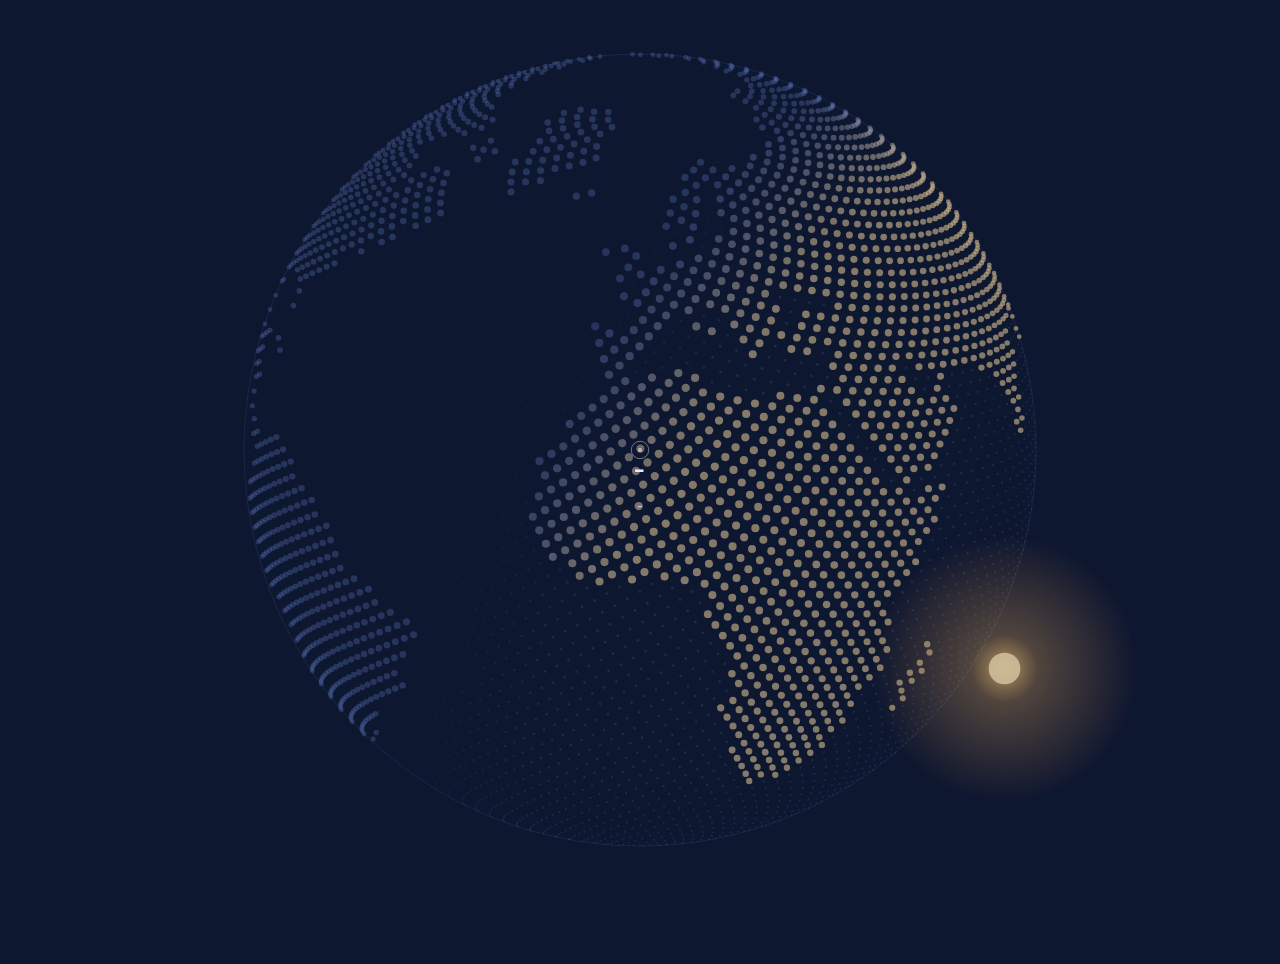
==== earth-background.html @ bce955b3 "sounds" ====
<!doctype html>
<html lang="ja">
<head>
<meta charset="utf-8">
<meta name="viewport" content="width=device-width, initial-scale=1">
<title>Earth background</title>
<style>
  :root {
    --page-bg: #0e1730;
    --page-fg: #e6ebf8;
    --earth-opacity: .8; /* 地球全体の濃さ。もっと薄くしたいならここを下げる */
  }
  html, body { height: 100%; margin: 0; }
  body {
    background: var(--page-bg);
    color: var(--page-fg);
    font-family: "Hiragino Sans", "Noto Sans JP", system-ui, sans-serif;
  }

  /* ▼ 背景の地球(これをサイトにコピー) */
  #earth-bg {
    position: fixed; inset: 0;
    width: 100%; height: 100%;
    z-index: -1; pointer-events: none;
    opacity: var(--earth-opacity);
  }
  /* ▲ ここまで */

  main { min-height: 100%; display: grid; place-content: center; padding: 2rem; text-align: center; }
  main h1 { font-weight: 500; letter-spacing: .04em; margin: 0 0 .5rem; }
  main p { margin: 0; opacity: .7; }
</style>
</head>
<body>

<canvas id="earth-bg" aria-hidden="true"></canvas>
<main>
  <h1>-</h1>
  <p>-</p>
</main>

<script>
(() => {
  const canvas = document.getElementById('earth-bg');
  const ctx = canvas.getContext('2d');
  const RAD = Math.PI / 180;
  const TAU = Math.PI * 2;
  const reduce = matchMedia('(prefers-reduced-motion: reduce)').matches;

  /* ---------- 時刻(テスト用: ?speed=3600 で早送り、?time=2026-09-29T18:00 で時刻指定) ---------- */
  const params = new URLSearchParams(location.search);
  const speed = Number(params.get('speed')) || 1;
  const fixed = params.get('time') ? Date.parse(params.get('time')) : NaN;
  const t0 = performance.now();
  const nowMs = () => {
    const el = performance.now() - t0;
    return isNaN(fixed) ? Date.now() + el * (speed - 1) : fixed + el * speed;
  };

  /* ---------- 大陸のごく簡略なポリゴン [経度, 緯度] ---------- */
  const LAND = [
    // 北アメリカ
    [[-168,66],[-164,70],[-156,71.5],[-141,70],[-125,70],[-110,68],[-95,68],[-90,69],[-82,69],[-82,63],[-93,60],[-94,57],[-88,56],[-82,53],[-79,51],[-79,55],[-77,60],[-70,60],[-65,58],[-61,56],[-56,52],[-60,48],[-65,49],[-64,45.5],[-70,43.5],[-70,41.5],[-74,40.5],[-76,37],[-76,35],[-81,31],[-80,26],[-82,26],[-84,30],[-89,30],[-94,29.5],[-97,26],[-97.5,22],[-96,19],[-91,18.5],[-90,21],[-87,21],[-88,16],[-84,15.5],[-83,11],[-79.5,9.5],[-77.5,8.5],[-78,7],[-80,7.5],[-83,8.5],[-85.5,10.5],[-87.5,13],[-91,14],[-94,16],[-98,16],[-105.5,19.5],[-108,25],[-113,31],[-115,30],[-117,32.5],[-120.5,34.5],[-124,40],[-124,46],[-123,49],[-128,51],[-133,55],[-138,59],[-146,60.5],[-152,59],[-158,57],[-164,55],[-158,58.5],[-162,60],[-166,62],[-165,64]],
    // グリーンランド
    [[-73,78],[-60,82],[-30,83],[-18,80],[-20,72],[-22,70],[-32,68],[-42,60],[-48,61],[-53,66],[-56,72],[-68,76]],
    // バフィン島
    [[-80,63.5],[-72,68],[-62,67],[-65,62.5],[-72,63]],
    // キューバ
    [[-85,22],[-80,23.2],[-74,20],[-77.5,20],[-82,22.5]],
    // 南アメリカ
    [[-77.5,8.5],[-72,12],[-63,10.5],[-60,8],[-52,5],[-50,0],[-44,-2.5],[-35,-5.5],[-35,-9],[-39,-14],[-39,-18],[-41,-22],[-48,-25.5],[-49,-29],[-53,-34],[-57,-35],[-57,-38],[-62,-39],[-65,-41],[-65,-45],[-67,-46],[-66,-48],[-69,-51],[-68.5,-53],[-71,-54],[-74,-51],[-75,-47],[-73.5,-40],[-72,-33],[-71.5,-28],[-70,-18],[-76,-14],[-81,-6],[-80.5,-2],[-80,0.5],[-78.5,2],[-77.5,7]],
    // ユーラシア
    [[-9,37],[-9,43],[-2,43.5],[-1.5,46],[-4.5,48.5],[-1.5,49.5],[2,51],[5,53],[8.5,54],[8.5,57],[10.5,57.5],[10.5,55],[12,54],[14,54],[19,54.5],[21,57],[24,57.5],[24,59.5],[29,60],[22,60.5],[21.5,63],[25,65],[21.5,65.7],[17.5,62.5],[19,60],[16.5,57],[13,55.5],[11,58.5],[8,58],[5,59],[5,62],[12,66],[16,69],[24,71],[31,70],[41,67],[44,68],[54,68.5],[60,69],[68,68.5],[72,72.5],[80,73],[87,75],[100,77],[112,74],[130,71],[140,72.5],[150,71],[160,69.5],[170,70],[180,69],[180,65],[178,62.5],[170,60],[163,59.5],[160,54],[156,51],[156,57],[152,59],[143,59],[137,54],[141,53],[141,48],[135,43],[130,42.5],[129.5,40],[127.5,39.5],[129,35.5],[126.5,34.5],[126,37.5],[125,39.5],[121.5,39],[122,40.5],[118,39],[119,37],[122.5,37],[120.5,36],[119,34.5],[121.5,31.5],[122,29.5],[120,26],[116,23],[110,21],[108,21.5],[106,19],[109,15],[109,11.5],[105,8.7],[103,10.5],[100.5,13.5],[99,10],[100.5,6.5],[103.5,1.5],[101,3],[98,8],[98,14],[94.5,16.5],[94,19],[91.5,22.5],[87,21.5],[80.5,15.5],[80,10],[77.5,8],[76,10],[73,17],[72.5,21],[70,21],[67,24.5],[62,25],[57,25.5],[56.5,27],[52,27.5],[50,30],[48.5,30],[50.5,26],[51.5,24],[56,26],[56.5,24],[59.5,22.5],[58,20],[55,17],[52,16],[47,13.5],[43.5,13],[42.5,16],[39,21.5],[35,28],[35,29],[34.5,31.5],[35.5,34],[36,36.5],[32,36.2],[28,36.7],[26.5,38.5],[26.5,40],[29,41],[31,41.2],[35,42],[38,41],[41.5,41.5],[41.5,42.5],[38,44.5],[37,45.5],[35,45],[33,44.5],[32,46.5],[30,45.5],[28.5,43.5],[28,41.5],[26,40.8],[23.5,40],[24,38],[23,36.5],[21.5,37],[19.5,40],[19,42],[13.5,45.5],[12.5,44],[16,41.5],[18.5,40],[16,38],[15.7,40],[12.5,41.5],[10,44],[8,44],[3,43],[3,42],[0,39.5],[-0.5,38.5],[-2,36.7],[-5.5,36]],
    [[-180,69],[-175,67.5],[-170,66],[-172,64.5],[-180,65]],
    // アフリカ
    [[-5.5,36],[-2,35.2],[10,37.2],[11,33.5],[15,32.3],[20,32.7],[20,30.5],[25,31.7],[32,31.3],[32.5,30],[33,27.5],[35.5,24],[37.5,18.5],[39,15.5],[43,12.5],[43,11.5],[51,12],[51,10.5],[48,5],[44,1],[41,-2],[39,-5],[39.5,-8],[40.5,-11],[40.5,-15],[35,-20],[35.5,-24],[32.5,-26],[32,-29],[28,-33],[25,-34],[20,-34.8],[18,-32],[15,-27],[14,-22],[11.5,-17],[13.5,-12],[12,-6],[9,-1],[9.5,4],[6,4.3],[4,6.3],[-2,5],[-7.5,4.4],[-12,7.5],[-15,11],[-17,14.7],[-16.5,19],[-16,23],[-13,27.5],[-10,29.5],[-9.5,32],[-6.5,34]],
    // マダガスカル
    [[44,-25],[47,-25],[50,-15.5],[49.5,-12.5],[47.5,-14.5],[44,-17],[43.5,-22]],
    // オーストラリア
    [[114,-22],[114,-26],[115,-34],[118,-35],[123.5,-34],[131,-31.5],[135.5,-35],[138,-35.5],[140,-38],[146,-39],[150,-37.5],[153,-31],[153,-25.5],[149,-21],[146,-19],[145,-15],[143.5,-11],[142,-11],[141.5,-16],[139.5,-17.5],[136,-15],[137,-12],[132.5,-11.5],[130,-13],[126,-14],[122,-17.5]],
    // 日本(本州・北海道・九州・四国)
    [[130.9,34],[132,35.5],[135.5,35.7],[137,37],[139,38],[140,40.5],[141.5,41.4],[142,39.5],[141,36],[140,35],[137,34.6],[135,33.5],[133,34.2]],
    [[140,42],[141,45.4],[145.5,43.5],[143,42],[141,42.5]],
    [[129.8,33.5],[131.5,33.7],[131.5,31.4],[130.5,31],[129.7,32.5]],
    [[132.5,33.8],[134.6,34.2],[134.2,33.2],[133,32.8]],
    // サハリン・台湾・フィリピン
    [[142,46],[143.5,49],[143,53.8],[142,53],[142,49]],
    [[120.2,23],[121.5,25],[122,24.5],[120.8,22]],
    [[120,18.5],[122,18.3],[122,16],[124,13],[121,13.8],[120,15]],
    [[122,7],[126,9],[126,6.5],[124.5,6.3]],
    // イギリス・アイルランド・アイスランド
    [[-5.5,50],[1.5,51],[1.8,53],[-1.5,55.5],[-2,57.5],[-3.5,58.6],[-5.5,58.5],[-6,56.5],[-5,55],[-3,54.5],[-3,53.4],[-4.5,53],[-4.5,52],[-5.3,51.7],[-3,51.3],[-5,50.5]],
    [[-10,51.7],[-6,52],[-6,54.5],[-8,55.2],[-10,54],[-9.5,52.5]],
    [[-24,65.5],[-22,66.4],[-14,66.4],[-13.5,65],[-18,63.5],[-22.5,63.8]],
    // インドネシア・ニューギニア・ニュージーランド
    [[95.3,5.5],[98,4],[104,-1.5],[106,-3],[105.5,-5.8],[102,-4],[99,0.5],[96,3]],
    [[109,1.5],[111,2],[114.5,4.5],[117.5,7],[119,5],[117.5,1],[116.5,-3.5],[114,-4],[111,-3],[110,-1.5]],
    [[105.5,-6.5],[108,-6.5],[114.5,-7.7],[114.5,-8.7],[108,-7.8],[105.5,-6.9]],
    [[131,-1],[135,-3.3],[141,-2.6],[147,-6],[150.5,-10.5],[143,-9],[138,-8.2],[137,-5],[132.5,-4]],
    [[173,-35],[175,-37],[178,-38],[175,-41.5],[174.5,-39.5]],
    [[172.5,-40.5],[174,-41.5],[171,-44.5],[169,-46.5],[166.5,-46],[168,-44]]
  ];
  const BOX = LAND.map(p => {
    let a = 1e9, b = -1e9, c = 1e9, d = -1e9;
    for (const [x, y] of p) { a = Math.min(a, x); b = Math.max(b, x); c = Math.min(c, y); d = Math.max(d, y); }
    return [a, b, c, d];
  });
  function isLand(lon, lat) {
    if (lat < -72) return true; // 南極
    for (let k = 0; k < LAND.length; k++) {
      const bb = BOX[k];
      if (lon < bb[0] || lon > bb[1] || lat < bb[2] || lat > bb[3]) continue;
      const poly = LAND[k];
      let c = false;
      for (let i = 0, j = poly.length - 1; i < poly.length; j = i++) {
        const xi = poly[i][0], yi = poly[i][1], xj = poly[j][0], yj = poly[j][1];
        if ((yi > lat) !== (yj > lat) && lon < (xj - xi) * (lat - yi) / (yj - yi) + xi) c = !c;
      }
      if (c) return true;
    }
    return false;
  }

  /* ---------- 球面上の点(フィボナッチ格子) ---------- */
  const N = 9000;
  const px = new Float32Array(N), py = new Float32Array(N), pz = new Float32Array(N);
  const land = new Uint8Array(N);
  const jx = new Float32Array(N), jy = new Float32Array(N), ph = new Float32Array(N);
  const GOLD = Math.PI * (3 - Math.sqrt(5));
  for (let i = 0; i < N; i++) {
    const y = 1 - 2 * (i + .5) / N;
    const lat = Math.asin(y);
    let lon = (i * GOLD) % TAU; if (lon > Math.PI) lon -= TAU;
    px[i] = Math.cos(lat) * Math.sin(lon);
    py[i] = y;
    pz[i] = Math.cos(lat) * Math.cos(lon);
    land[i] = isLand(lon / RAD, lat / RAD) ? 1 : 0;
    jx[i] = Math.random() * 2 - 1; jy[i] = Math.random() * 2 - 1; ph[i] = Math.random() * TAU;
  }

  /* ---------- 色(昼側は暖色、夜側は寒色。明暗の境目はなめらか) ---------- */
  const B = 24, landS = [], seaS = [];
  const mix = (a, b, t) => a + (b - a) * t;
  for (let k = 0; k < B; k++) {
    const t = k / (B - 1);
    landS.push(`rgba(${mix(120,255,t)|0},${mix(150,224,t)|0},${mix(235,165,t)|0},${mix(.30,.62,t).toFixed(3)})`);
    seaS.push(`rgba(${mix(110,150,t)|0},${mix(140,190,t)|0},${mix(220,255,t)|0},${mix(.05,.15,t).toFixed(3)})`);
  }

  /* ---------- 太陽の位置(直下点の緯度・経度) ---------- */
  function sunPoint(ms) {
    const d = ms / 86400000 + 2440587.5 - 2451545.0;
    const g = (357.529 + 0.98560028 * d) * RAD;
    const q = 280.459 + 0.98564736 * d;
    const L = (q + 1.915 * Math.sin(g) + 0.020 * Math.sin(2 * g)) * RAD;
    const e = (23.439 - 0.00000036 * d) * RAD;
    const lat = Math.asin(Math.sin(e) * Math.sin(L));
    const ra = Math.atan2(Math.cos(e) * Math.sin(L), Math.cos(L));
    const gmst = ((280.46061837 + 360.98564736629 * d) % 360) * RAD;
    const lon = Math.atan2(Math.sin(ra - gmst), Math.cos(ra - gmst));
    return { lat, lon };
  }

  /* ---------- 現在地 ---------- */
  // 取得できるまではタイムゾーンから経度だけ推定し、取得できたらそこへ回転する
  const view = { lat: 25 * RAD, lon: -new Date().getTimezoneOffset() / 4 * RAD };
  const loc = { lat: view.lat, lon: view.lon };
  if (navigator.geolocation) {
    navigator.geolocation.getCurrentPosition(
      p => { loc.lat = p.coords.latitude * RAD; loc.lon = p.coords.longitude * RAD; dirty = true; },
      () => {}, { maximumAge: 3600000, timeout: 10000 }
    );
  }

  /* ---------- 振動(ばね + 揺らぎ) ---------- */
  let ox = 0, oy = 0, vx = 0, vy = 0, energy = 0, shakeS = 0;
  let inX = 0, inY = 0, shakeIn = 0, lastEvt = -1e9;
  const K = 120, C = 5, A = 90; // ばね定数 / 減衰 / 加速度の効き

  function kick(dx, dy) {
    if (reduce) return;
    vx += dx; vy += dy;
    const s = Math.hypot(vx, vy);
    if (s > 900) { vx *= 900 / s; vy *= 900 / s; }
  }
  function step(dt) {
    const age = performance.now() - lastEvt;
    const fx = age < 150 ? inX : 0, fy = age < 150 ? inY : 0;
    vx += (-K * ox - C * vx + A * fx) * dt;
    vy += (-K * oy - C * vy + A * fy) * dt;
    ox += vx * dt; oy += vy * dt;
    if (Math.abs(ox) + Math.abs(oy) + Math.abs(vx) + Math.abs(vy) < .02) { ox = oy = vx = vy = 0; }
    shakeS += ((age < 150 ? shakeIn : 0) - shakeS) * Math.min(1, dt * 8);
    energy = Math.min(1, (Math.hypot(ox, oy) + Math.hypot(vx, vy) * .05) / 20);
  }

  // 端末の動き(スマホ・タブレット)
  const grav = { x: 0, y: 0, z: 0 };
  function onMotion(e) {
    let ax, ay, az, a = e.acceleration;
    if (a && a.x != null) { ax = a.x; ay = a.y; az = a.z; }
    else {
      a = e.accelerationIncludingGravity;
      if (!a || a.x == null) return;
      grav.x += (a.x - grav.x) * .1; grav.y += (a.y - grav.y) * .1; grav.z += (a.z - grav.z) * .1;
      ax = a.x - grav.x; ay = a.y - grav.y; az = a.z - grav.z;
    }
    inX = ax; inY = -ay; // 画面の下方向が +y
    shakeIn = Math.hypot(ax, ay, az);
    lastEvt = performance.now();
  }
  if (!reduce) {
    if (typeof DeviceMotionEvent !== 'undefined' && typeof DeviceMotionEvent.requestPermission === 'function') {
      // iOS は読み込み時に許可を試みる。許可ダイアログはユーザー操作中のみ表示される。
      DeviceMotionEvent.requestPermission().then(permission => {
        if (permission === 'granted') addEventListener('devicemotion', onMotion);
      }).catch(() => {});
    } else if ('DeviceMotionEvent' in window) {
      addEventListener('devicemotion', onMotion);
    }
  }
  // PC向けの代替: ブラウザウィンドウを動かす / マウスを動かす
  let lsx = screenX, lsy = screenY, lpx = null, lpy = null;
  addEventListener('pointermove', e => {
    if (lpx !== null) kick((e.clientX - lpx) * 1.5, (e.clientY - lpy) * 1.5);
    lpx = e.clientX; lpy = e.clientY;
  }, { passive: true });

  /* ---------- 描画 ---------- */
  let W, H, dpr, dirty = true;
  function resize() {
    dpr = Math.min(devicePixelRatio || 1, 2);
    W = innerWidth; H = innerHeight;
    canvas.width = W * dpr; canvas.height = H * dpr;
    ctx.setTransform(dpr, 0, 0, dpr, 0, 0);
    dirty = true;
  }
  addEventListener('resize', resize);
  resize();

  function drawSun(x, y, R, front) {
    const glow = R * .34, a = front ? 1 : .75;
    const g = ctx.createRadialGradient(x, y, 0, x, y, glow);
    g.addColorStop(0, `rgba(255,207,122,${.85 * a})`);
    g.addColorStop(.25, `rgba(255,190,100,${.35 * a})`);
    g.addColorStop(1, 'rgba(255,170,80,0)');
    ctx.fillStyle = g;
    ctx.beginPath(); ctx.arc(x, y, glow, 0, TAU); ctx.fill();
    ctx.fillStyle = `rgba(255,232,180,${.9 * a})`;
    ctx.beginPath(); ctx.arc(x, y, R * .04, 0, TAU); ctx.fill();
  }

  function draw(t) {
    const R = Math.min(W, H) * .44;
    const cx = W / 2 + ox, cy = H / 2 + oy;
    const cl = Math.cos(view.lon), sl = Math.sin(view.lon);
    const cp = Math.cos(view.lat), sp = Math.sin(view.lat);
    const rot = (lat, lon) => {
      const x = Math.cos(lat) * Math.sin(lon), y = Math.sin(lat), z = Math.cos(lat) * Math.cos(lon);
      const x1 = x * cl - z * sl, z1 = x * sl + z * cl;
      return [x1, y * cp - z1 * sp, y * sp + z1 * cp];
    };

    // 太陽(時刻)
    const sun = sunPoint(nowMs());
    const [sx, sy, sz] = rot(sun.lat, sun.lon);
    const orbit = Math.min(R * 1.3, Math.min(W, H) / 2 * .96);
    const sunX = cx + sx * orbit, sunY = cy - sy * orbit;

    ctx.clearRect(0, 0, W, H);

    if (sz < 0) { // 地球の裏側にいるとき: 光を描いてから地球の円で隠す
      drawSun(sunX, sunY, R, false);
      ctx.globalCompositeOperation = 'destination-out';
      ctx.fillStyle = '#000';
      ctx.beginPath(); ctx.arc(cx, cy, R, 0, TAU); ctx.fill();
      ctx.globalCompositeOperation = 'source-over';
    }

    // 輪郭
    ctx.strokeStyle = 'rgba(150,190,255,.12)'; ctx.lineWidth = 1;
    ctx.beginPath(); ctx.arc(cx, cy, R, 0, TAU); ctx.stroke();

    // 点
    const shim = reduce ? 0 : Math.min(1, shakeS / 6) * 3.5 + energy * 1.5;
    const landR = R * .0105, seaR = R * .0038;
    for (let i = 0; i < N; i++) {
      const x = px[i], y = py[i], z = pz[i];
      const x1 = x * cl - z * sl, z1 = x * sl + z * cl;
      const y2 = y * cp - z1 * sp, z2 = y * sp + z1 * cp;
      if (z2 <= .02) continue;
      let k = (x1 * sx + y2 * sy + z2 * sz + .12) / .42;
      k = k < 0 ? 0 : k > 1 ? 1 : k; k = k * k * (3 - 2 * k);
      const b = (k * (B - 1)) | 0;
      let X = cx + x1 * R, Y = cy - y2 * R;
      if (shim > .01) { const w = Math.sin(t * .04 + ph[i]); X += jx[i] * shim * w; Y += jy[i] * shim * w; }
      const isL = land[i] === 1;
      ctx.fillStyle = isL ? landS[b] : seaS[b];
      ctx.beginPath(); ctx.arc(X, Y, (isL ? landR : seaR) * (.55 + .45 * z2), 0, TAU); ctx.fill();
    }

    // 現在地のしるし
    const [mx, my, mz] = rot(loc.lat, loc.lon);
    if (mz > 0) {
      ctx.strokeStyle = 'rgba(255,240,210,.55)'; ctx.lineWidth = 1;
      ctx.beginPath(); ctx.arc(cx + mx * R, cy - my * R, R * .022, 0, TAU); ctx.stroke();
      ctx.fillStyle = 'rgba(255,240,210,.8)';
      ctx.beginPath(); ctx.arc(cx + mx * R, cy - my * R, R * .0055, 0, TAU); ctx.fill();
    }

    if (sz >= 0) drawSun(sunX, sunY, R, true); // 手前にいるとき
  }

  /* ---------- ループ(静止中は1秒ごとにだけ再描画して省電力) ---------- */
  let last = performance.now(), lastDraw = 0;
  function frame(t) {
    const dt = Math.min(.05, (t - last) / 1000); last = t;

    if (!reduce && (screenX !== lsx || screenY !== lsy)) {
      kick(-(screenX - lsx) * 12, -(screenY - lsy) * 12);
      lsx = screenX; lsy = screenY;
    }

    // 現在地へ向けてなめらかに回転
    let dLon = loc.lon - view.lon; dLon = Math.atan2(Math.sin(dLon), Math.cos(dLon));
    const dLat = loc.lat - view.lat;
    if (Math.abs(dLon) + Math.abs(dLat) > 1e-4) {
      const e = 1 - Math.exp(-dt * 3);
      view.lon += dLon * e; view.lat += dLat * e; dirty = true;
    }

    step(dt);
    if (dirty || energy > .002 || Math.abs(ox) + Math.abs(oy) > .05 || t - lastDraw > (speed > 1 ? 40 : 1000)) {
      draw(t); lastDraw = t; dirty = false;
    }
    requestAnimationFrame(frame);
  }
  requestAnimationFrame(frame);
})();
</script>
</body>
</html>
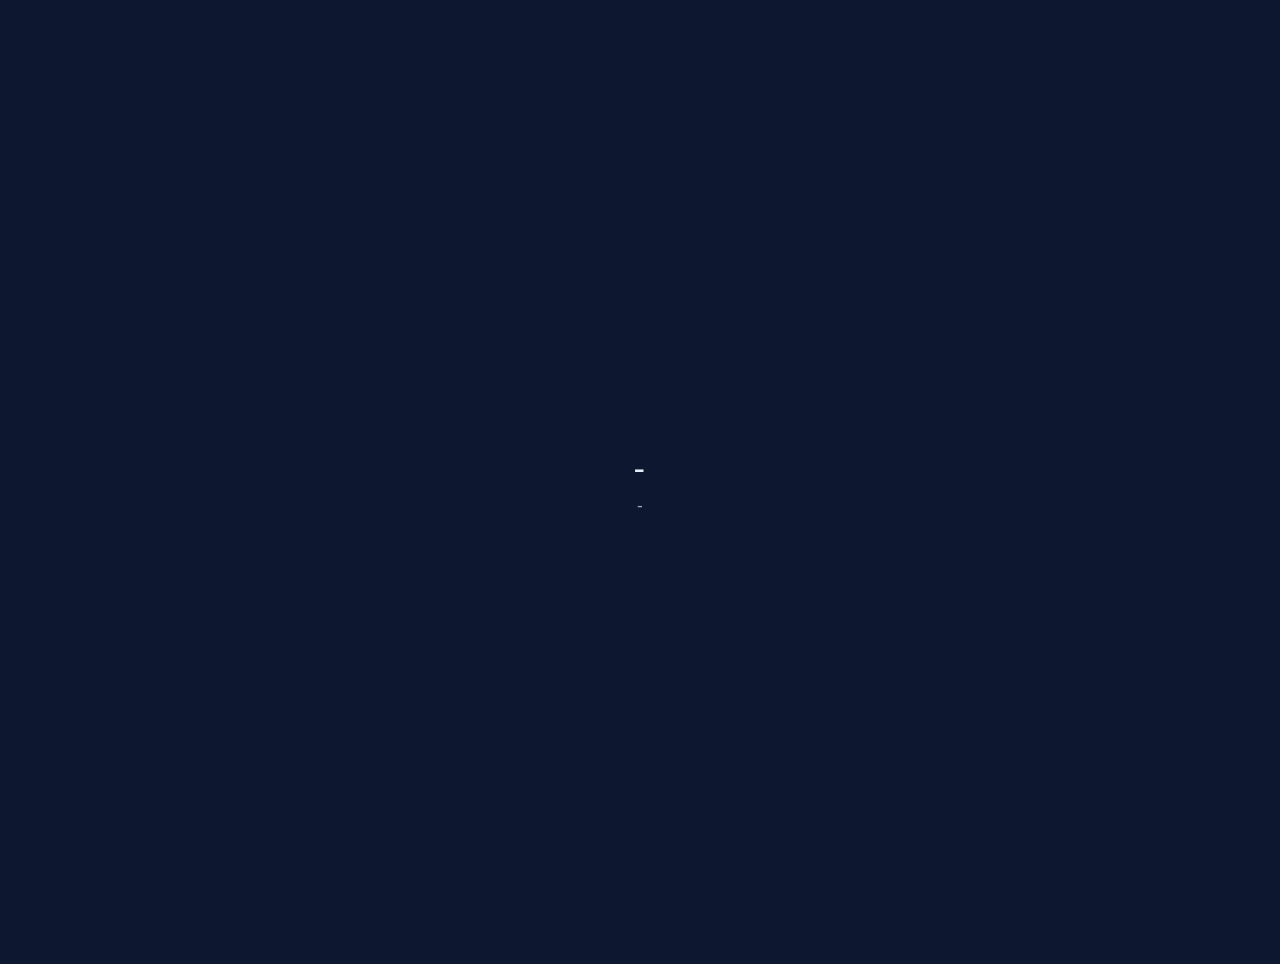
==== commit d16cbda0: "animation" ====
--- a/earth-background.html
+++ b/earth-background.html
@@ -1,4 +1,4 @@
-<!doctype html>
+<!DOCTYPE html>
 <html lang="ja">
 <head>
 <meta charset="utf-8">
@@ -39,304 +39,6 @@
   <p>-</p>
 </main>
 
-<script>
-(() => {
-  const canvas = document.getElementById('earth-bg');
-  const ctx = canvas.getContext('2d');
-  const RAD = Math.PI / 180;
-  const TAU = Math.PI * 2;
-  const reduce = matchMedia('(prefers-reduced-motion: reduce)').matches;
-
-  /* ---------- 時刻(テスト用: ?speed=3600 で早送り、?time=2026-09-29T18:00 で時刻指定) ---------- */
-  const params = new URLSearchParams(location.search);
-  const speed = Number(params.get('speed')) || 1;
-  const fixed = params.get('time') ? Date.parse(params.get('time')) : NaN;
-  const t0 = performance.now();
-  const nowMs = () => {
-    const el = performance.now() - t0;
-    return isNaN(fixed) ? Date.now() + el * (speed - 1) : fixed + el * speed;
-  };
-
-  /* ---------- 大陸のごく簡略なポリゴン [経度, 緯度] ---------- */
-  const LAND = [
-    // 北アメリカ
-    [[-168,66],[-164,70],[-156,71.5],[-141,70],[-125,70],[-110,68],[-95,68],[-90,69],[-82,69],[-82,63],[-93,60],[-94,57],[-88,56],[-82,53],[-79,51],[-79,55],[-77,60],[-70,60],[-65,58],[-61,56],[-56,52],[-60,48],[-65,49],[-64,45.5],[-70,43.5],[-70,41.5],[-74,40.5],[-76,37],[-76,35],[-81,31],[-80,26],[-82,26],[-84,30],[-89,30],[-94,29.5],[-97,26],[-97.5,22],[-96,19],[-91,18.5],[-90,21],[-87,21],[-88,16],[-84,15.5],[-83,11],[-79.5,9.5],[-77.5,8.5],[-78,7],[-80,7.5],[-83,8.5],[-85.5,10.5],[-87.5,13],[-91,14],[-94,16],[-98,16],[-105.5,19.5],[-108,25],[-113,31],[-115,30],[-117,32.5],[-120.5,34.5],[-124,40],[-124,46],[-123,49],[-128,51],[-133,55],[-138,59],[-146,60.5],[-152,59],[-158,57],[-164,55],[-158,58.5],[-162,60],[-166,62],[-165,64]],
-    // グリーンランド
-    [[-73,78],[-60,82],[-30,83],[-18,80],[-20,72],[-22,70],[-32,68],[-42,60],[-48,61],[-53,66],[-56,72],[-68,76]],
-    // バフィン島
-    [[-80,63.5],[-72,68],[-62,67],[-65,62.5],[-72,63]],
-    // キューバ
-    [[-85,22],[-80,23.2],[-74,20],[-77.5,20],[-82,22.5]],
-    // 南アメリカ
-    [[-77.5,8.5],[-72,12],[-63,10.5],[-60,8],[-52,5],[-50,0],[-44,-2.5],[-35,-5.5],[-35,-9],[-39,-14],[-39,-18],[-41,-22],[-48,-25.5],[-49,-29],[-53,-34],[-57,-35],[-57,-38],[-62,-39],[-65,-41],[-65,-45],[-67,-46],[-66,-48],[-69,-51],[-68.5,-53],[-71,-54],[-74,-51],[-75,-47],[-73.5,-40],[-72,-33],[-71.5,-28],[-70,-18],[-76,-14],[-81,-6],[-80.5,-2],[-80,0.5],[-78.5,2],[-77.5,7]],
-    // ユーラシア
-    [[-9,37],[-9,43],[-2,43.5],[-1.5,46],[-4.5,48.5],[-1.5,49.5],[2,51],[5,53],[8.5,54],[8.5,57],[10.5,57.5],[10.5,55],[12,54],[14,54],[19,54.5],[21,57],[24,57.5],[24,59.5],[29,60],[22,60.5],[21.5,63],[25,65],[21.5,65.7],[17.5,62.5],[19,60],[16.5,57],[13,55.5],[11,58.5],[8,58],[5,59],[5,62],[12,66],[16,69],[24,71],[31,70],[41,67],[44,68],[54,68.5],[60,69],[68,68.5],[72,72.5],[80,73],[87,75],[100,77],[112,74],[130,71],[140,72.5],[150,71],[160,69.5],[170,70],[180,69],[180,65],[178,62.5],[170,60],[163,59.5],[160,54],[156,51],[156,57],[152,59],[143,59],[137,54],[141,53],[141,48],[135,43],[130,42.5],[129.5,40],[127.5,39.5],[129,35.5],[126.5,34.5],[126,37.5],[125,39.5],[121.5,39],[122,40.5],[118,39],[119,37],[122.5,37],[120.5,36],[119,34.5],[121.5,31.5],[122,29.5],[120,26],[116,23],[110,21],[108,21.5],[106,19],[109,15],[109,11.5],[105,8.7],[103,10.5],[100.5,13.5],[99,10],[100.5,6.5],[103.5,1.5],[101,3],[98,8],[98,14],[94.5,16.5],[94,19],[91.5,22.5],[87,21.5],[80.5,15.5],[80,10],[77.5,8],[76,10],[73,17],[72.5,21],[70,21],[67,24.5],[62,25],[57,25.5],[56.5,27],[52,27.5],[50,30],[48.5,30],[50.5,26],[51.5,24],[56,26],[56.5,24],[59.5,22.5],[58,20],[55,17],[52,16],[47,13.5],[43.5,13],[42.5,16],[39,21.5],[35,28],[35,29],[34.5,31.5],[35.5,34],[36,36.5],[32,36.2],[28,36.7],[26.5,38.5],[26.5,40],[29,41],[31,41.2],[35,42],[38,41],[41.5,41.5],[41.5,42.5],[38,44.5],[37,45.5],[35,45],[33,44.5],[32,46.5],[30,45.5],[28.5,43.5],[28,41.5],[26,40.8],[23.5,40],[24,38],[23,36.5],[21.5,37],[19.5,40],[19,42],[13.5,45.5],[12.5,44],[16,41.5],[18.5,40],[16,38],[15.7,40],[12.5,41.5],[10,44],[8,44],[3,43],[3,42],[0,39.5],[-0.5,38.5],[-2,36.7],[-5.5,36]],
-    [[-180,69],[-175,67.5],[-170,66],[-172,64.5],[-180,65]],
-    // アフリカ
-    [[-5.5,36],[-2,35.2],[10,37.2],[11,33.5],[15,32.3],[20,32.7],[20,30.5],[25,31.7],[32,31.3],[32.5,30],[33,27.5],[35.5,24],[37.5,18.5],[39,15.5],[43,12.5],[43,11.5],[51,12],[51,10.5],[48,5],[44,1],[41,-2],[39,-5],[39.5,-8],[40.5,-11],[40.5,-15],[35,-20],[35.5,-24],[32.5,-26],[32,-29],[28,-33],[25,-34],[20,-34.8],[18,-32],[15,-27],[14,-22],[11.5,-17],[13.5,-12],[12,-6],[9,-1],[9.5,4],[6,4.3],[4,6.3],[-2,5],[-7.5,4.4],[-12,7.5],[-15,11],[-17,14.7],[-16.5,19],[-16,23],[-13,27.5],[-10,29.5],[-9.5,32],[-6.5,34]],
-    // マダガスカル
-    [[44,-25],[47,-25],[50,-15.5],[49.5,-12.5],[47.5,-14.5],[44,-17],[43.5,-22]],
-    // オーストラリア
-    [[114,-22],[114,-26],[115,-34],[118,-35],[123.5,-34],[131,-31.5],[135.5,-35],[138,-35.5],[140,-38],[146,-39],[150,-37.5],[153,-31],[153,-25.5],[149,-21],[146,-19],[145,-15],[143.5,-11],[142,-11],[141.5,-16],[139.5,-17.5],[136,-15],[137,-12],[132.5,-11.5],[130,-13],[126,-14],[122,-17.5]],
-    // 日本(本州・北海道・九州・四国)
-    [[130.9,34],[132,35.5],[135.5,35.7],[137,37],[139,38],[140,40.5],[141.5,41.4],[142,39.5],[141,36],[140,35],[137,34.6],[135,33.5],[133,34.2]],
-    [[140,42],[141,45.4],[145.5,43.5],[143,42],[141,42.5]],
-    [[129.8,33.5],[131.5,33.7],[131.5,31.4],[130.5,31],[129.7,32.5]],
-    [[132.5,33.8],[134.6,34.2],[134.2,33.2],[133,32.8]],
-    // サハリン・台湾・フィリピン
-    [[142,46],[143.5,49],[143,53.8],[142,53],[142,49]],
-    [[120.2,23],[121.5,25],[122,24.5],[120.8,22]],
-    [[120,18.5],[122,18.3],[122,16],[124,13],[121,13.8],[120,15]],
-    [[122,7],[126,9],[126,6.5],[124.5,6.3]],
-    // イギリス・アイルランド・アイスランド
-    [[-5.5,50],[1.5,51],[1.8,53],[-1.5,55.5],[-2,57.5],[-3.5,58.6],[-5.5,58.5],[-6,56.5],[-5,55],[-3,54.5],[-3,53.4],[-4.5,53],[-4.5,52],[-5.3,51.7],[-3,51.3],[-5,50.5]],
-    [[-10,51.7],[-6,52],[-6,54.5],[-8,55.2],[-10,54],[-9.5,52.5]],
-    [[-24,65.5],[-22,66.4],[-14,66.4],[-13.5,65],[-18,63.5],[-22.5,63.8]],
-    // インドネシア・ニューギニア・ニュージーランド
-    [[95.3,5.5],[98,4],[104,-1.5],[106,-3],[105.5,-5.8],[102,-4],[99,0.5],[96,3]],
-    [[109,1.5],[111,2],[114.5,4.5],[117.5,7],[119,5],[117.5,1],[116.5,-3.5],[114,-4],[111,-3],[110,-1.5]],
-    [[105.5,-6.5],[108,-6.5],[114.5,-7.7],[114.5,-8.7],[108,-7.8],[105.5,-6.9]],
-    [[131,-1],[135,-3.3],[141,-2.6],[147,-6],[150.5,-10.5],[143,-9],[138,-8.2],[137,-5],[132.5,-4]],
-    [[173,-35],[175,-37],[178,-38],[175,-41.5],[174.5,-39.5]],
-    [[172.5,-40.5],[174,-41.5],[171,-44.5],[169,-46.5],[166.5,-46],[168,-44]]
-  ];
-  const BOX = LAND.map(p => {
-    let a = 1e9, b = -1e9, c = 1e9, d = -1e9;
-    for (const [x, y] of p) { a = Math.min(a, x); b = Math.max(b, x); c = Math.min(c, y); d = Math.max(d, y); }
-    return [a, b, c, d];
-  });
-  function isLand(lon, lat) {
-    if (lat < -72) return true; // 南極
-    for (let k = 0; k < LAND.length; k++) {
-      const bb = BOX[k];
-      if (lon < bb[0] || lon > bb[1] || lat < bb[2] || lat > bb[3]) continue;
-      const poly = LAND[k];
-      let c = false;
-      for (let i = 0, j = poly.length - 1; i < poly.length; j = i++) {
-        const xi = poly[i][0], yi = poly[i][1], xj = poly[j][0], yj = poly[j][1];
-        if ((yi > lat) !== (yj > lat) && lon < (xj - xi) * (lat - yi) / (yj - yi) + xi) c = !c;
-      }
-      if (c) return true;
-    }
-    return false;
-  }
-
-  /* ---------- 球面上の点(フィボナッチ格子) ---------- */
-  const N = 9000;
-  const px = new Float32Array(N), py = new Float32Array(N), pz = new Float32Array(N);
-  const land = new Uint8Array(N);
-  const jx = new Float32Array(N), jy = new Float32Array(N), ph = new Float32Array(N);
-  const GOLD = Math.PI * (3 - Math.sqrt(5));
-  for (let i = 0; i < N; i++) {
-    const y = 1 - 2 * (i + .5) / N;
-    const lat = Math.asin(y);
-    let lon = (i * GOLD) % TAU; if (lon > Math.PI) lon -= TAU;
-    px[i] = Math.cos(lat) * Math.sin(lon);
-    py[i] = y;
-    pz[i] = Math.cos(lat) * Math.cos(lon);
-    land[i] = isLand(lon / RAD, lat / RAD) ? 1 : 0;
-    jx[i] = Math.random() * 2 - 1; jy[i] = Math.random() * 2 - 1; ph[i] = Math.random() * TAU;
-  }
-
-  /* ---------- 色(昼側は暖色、夜側は寒色。明暗の境目はなめらか) ---------- */
-  const B = 24, landS = [], seaS = [];
-  const mix = (a, b, t) => a + (b - a) * t;
-  for (let k = 0; k < B; k++) {
-    const t = k / (B - 1);
-    landS.push(`rgba(${mix(120,255,t)|0},${mix(150,224,t)|0},${mix(235,165,t)|0},${mix(.30,.62,t).toFixed(3)})`);
-    seaS.push(`rgba(${mix(110,150,t)|0},${mix(140,190,t)|0},${mix(220,255,t)|0},${mix(.05,.15,t).toFixed(3)})`);
-  }
-
-  /* ---------- 太陽の位置(直下点の緯度・経度) ---------- */
-  function sunPoint(ms) {
-    const d = ms / 86400000 + 2440587.5 - 2451545.0;
-    const g = (357.529 + 0.98560028 * d) * RAD;
-    const q = 280.459 + 0.98564736 * d;
-    const L = (q + 1.915 * Math.sin(g) + 0.020 * Math.sin(2 * g)) * RAD;
-    const e = (23.439 - 0.00000036 * d) * RAD;
-    const lat = Math.asin(Math.sin(e) * Math.sin(L));
-    const ra = Math.atan2(Math.cos(e) * Math.sin(L), Math.cos(L));
-    const gmst = ((280.46061837 + 360.98564736629 * d) % 360) * RAD;
-    const lon = Math.atan2(Math.sin(ra - gmst), Math.cos(ra - gmst));
-    return { lat, lon };
-  }
-
-  /* ---------- 現在地 ---------- */
-  // 取得できるまではタイムゾーンから経度だけ推定し、取得できたらそこへ回転する
-  const view = { lat: 25 * RAD, lon: -new Date().getTimezoneOffset() / 4 * RAD };
-  const loc = { lat: view.lat, lon: view.lon };
-  if (navigator.geolocation) {
-    navigator.geolocation.getCurrentPosition(
-      p => { loc.lat = p.coords.latitude * RAD; loc.lon = p.coords.longitude * RAD; dirty = true; },
-      () => {}, { maximumAge: 3600000, timeout: 10000 }
-    );
-  }
-
-  /* ---------- 振動(ばね + 揺らぎ) ---------- */
-  let ox = 0, oy = 0, vx = 0, vy = 0, energy = 0, shakeS = 0;
-  let inX = 0, inY = 0, shakeIn = 0, lastEvt = -1e9;
-  const K = 120, C = 5, A = 90; // ばね定数 / 減衰 / 加速度の効き
-
-  function kick(dx, dy) {
-    if (reduce) return;
-    vx += dx; vy += dy;
-    const s = Math.hypot(vx, vy);
-    if (s > 900) { vx *= 900 / s; vy *= 900 / s; }
-  }
-  function step(dt) {
-    const age = performance.now() - lastEvt;
-    const fx = age < 150 ? inX : 0, fy = age < 150 ? inY : 0;
-    vx += (-K * ox - C * vx + A * fx) * dt;
-    vy += (-K * oy - C * vy + A * fy) * dt;
-    ox += vx * dt; oy += vy * dt;
-    if (Math.abs(ox) + Math.abs(oy) + Math.abs(vx) + Math.abs(vy) < .02) { ox = oy = vx = vy = 0; }
-    shakeS += ((age < 150 ? shakeIn : 0) - shakeS) * Math.min(1, dt * 8);
-    energy = Math.min(1, (Math.hypot(ox, oy) + Math.hypot(vx, vy) * .05) / 20);
-  }
-
-  // 端末の動き(スマホ・タブレット)
-  const grav = { x: 0, y: 0, z: 0 };
-  function onMotion(e) {
-    let ax, ay, az, a = e.acceleration;
-    if (a && a.x != null) { ax = a.x; ay = a.y; az = a.z; }
-    else {
-      a = e.accelerationIncludingGravity;
-      if (!a || a.x == null) return;
-      grav.x += (a.x - grav.x) * .1; grav.y += (a.y - grav.y) * .1; grav.z += (a.z - grav.z) * .1;
-      ax = a.x - grav.x; ay = a.y - grav.y; az = a.z - grav.z;
-    }
-    inX = ax; inY = -ay; // 画面の下方向が +y
-    shakeIn = Math.hypot(ax, ay, az);
-    lastEvt = performance.now();
-  }
-  if (!reduce) {
-    if (typeof DeviceMotionEvent !== 'undefined' && typeof DeviceMotionEvent.requestPermission === 'function') {
-      // iOS は読み込み時に許可を試みる。許可ダイアログはユーザー操作中のみ表示される。
-      DeviceMotionEvent.requestPermission().then(permission => {
-        if (permission === 'granted') addEventListener('devicemotion', onMotion);
-      }).catch(() => {});
-    } else if ('DeviceMotionEvent' in window) {
-      addEventListener('devicemotion', onMotion);
-    }
-  }
-  // PC向けの代替: ブラウザウィンドウを動かす / マウスを動かす
-  let lsx = screenX, lsy = screenY, lpx = null, lpy = null;
-  addEventListener('pointermove', e => {
-    if (lpx !== null) kick((e.clientX - lpx) * 1.5, (e.clientY - lpy) * 1.5);
-    lpx = e.clientX; lpy = e.clientY;
-  }, { passive: true });
-
-  /* ---------- 描画 ---------- */
-  let W, H, dpr, dirty = true;
-  function resize() {
-    dpr = Math.min(devicePixelRatio || 1, 2);
-    W = innerWidth; H = innerHeight;
-    canvas.width = W * dpr; canvas.height = H * dpr;
-    ctx.setTransform(dpr, 0, 0, dpr, 0, 0);
-    dirty = true;
-  }
-  addEventListener('resize', resize);
-  resize();
-
-  function drawSun(x, y, R, front) {
-    const glow = R * .34, a = front ? 1 : .75;
-    const g = ctx.createRadialGradient(x, y, 0, x, y, glow);
-    g.addColorStop(0, `rgba(255,207,122,${.85 * a})`);
-    g.addColorStop(.25, `rgba(255,190,100,${.35 * a})`);
-    g.addColorStop(1, 'rgba(255,170,80,0)');
-    ctx.fillStyle = g;
-    ctx.beginPath(); ctx.arc(x, y, glow, 0, TAU); ctx.fill();
-    ctx.fillStyle = `rgba(255,232,180,${.9 * a})`;
-    ctx.beginPath(); ctx.arc(x, y, R * .04, 0, TAU); ctx.fill();
-  }
-
-  function draw(t) {
-    const R = Math.min(W, H) * .44;
-    const cx = W / 2 + ox, cy = H / 2 + oy;
-    const cl = Math.cos(view.lon), sl = Math.sin(view.lon);
-    const cp = Math.cos(view.lat), sp = Math.sin(view.lat);
-    const rot = (lat, lon) => {
-      const x = Math.cos(lat) * Math.sin(lon), y = Math.sin(lat), z = Math.cos(lat) * Math.cos(lon);
-      const x1 = x * cl - z * sl, z1 = x * sl + z * cl;
-      return [x1, y * cp - z1 * sp, y * sp + z1 * cp];
-    };
-
-    // 太陽(時刻)
-    const sun = sunPoint(nowMs());
-    const [sx, sy, sz] = rot(sun.lat, sun.lon);
-    const orbit = Math.min(R * 1.3, Math.min(W, H) / 2 * .96);
-    const sunX = cx + sx * orbit, sunY = cy - sy * orbit;
-
-    ctx.clearRect(0, 0, W, H);
-
-    if (sz < 0) { // 地球の裏側にいるとき: 光を描いてから地球の円で隠す
-      drawSun(sunX, sunY, R, false);
-      ctx.globalCompositeOperation = 'destination-out';
-      ctx.fillStyle = '#000';
-      ctx.beginPath(); ctx.arc(cx, cy, R, 0, TAU); ctx.fill();
-      ctx.globalCompositeOperation = 'source-over';
-    }
-
-    // 輪郭
-    ctx.strokeStyle = 'rgba(150,190,255,.12)'; ctx.lineWidth = 1;
-    ctx.beginPath(); ctx.arc(cx, cy, R, 0, TAU); ctx.stroke();
-
-    // 点
-    const shim = reduce ? 0 : Math.min(1, shakeS / 6) * 3.5 + energy * 1.5;
-    const landR = R * .0105, seaR = R * .0038;
-    for (let i = 0; i < N; i++) {
-      const x = px[i], y = py[i], z = pz[i];
-      const x1 = x * cl - z * sl, z1 = x * sl + z * cl;
-      const y2 = y * cp - z1 * sp, z2 = y * sp + z1 * cp;
-      if (z2 <= .02) continue;
-      let k = (x1 * sx + y2 * sy + z2 * sz + .12) / .42;
-      k = k < 0 ? 0 : k > 1 ? 1 : k; k = k * k * (3 - 2 * k);
-      const b = (k * (B - 1)) | 0;
-      let X = cx + x1 * R, Y = cy - y2 * R;
-      if (shim > .01) { const w = Math.sin(t * .04 + ph[i]); X += jx[i] * shim * w; Y += jy[i] * shim * w; }
-      const isL = land[i] === 1;
-      ctx.fillStyle = isL ? landS[b] : seaS[b];
-      ctx.beginPath(); ctx.arc(X, Y, (isL ? landR : seaR) * (.55 + .45 * z2), 0, TAU); ctx.fill();
-    }
-
-    // 現在地のしるし
-    const [mx, my, mz] = rot(loc.lat, loc.lon);
-    if (mz > 0) {
-      ctx.strokeStyle = 'rgba(255,240,210,.55)'; ctx.lineWidth = 1;
-      ctx.beginPath(); ctx.arc(cx + mx * R, cy - my * R, R * .022, 0, TAU); ctx.stroke();
-      ctx.fillStyle = 'rgba(255,240,210,.8)';
-      ctx.beginPath(); ctx.arc(cx + mx * R, cy - my * R, R * .0055, 0, TAU); ctx.fill();
-    }
-
-    if (sz >= 0) drawSun(sunX, sunY, R, true); // 手前にいるとき
-  }
-
-  /* ---------- ループ(静止中は1秒ごとにだけ再描画して省電力) ---------- */
-  let last = performance.now(), lastDraw = 0;
-  function frame(t) {
-    const dt = Math.min(.05, (t - last) / 1000); last = t;
-
-    if (!reduce && (screenX !== lsx || screenY !== lsy)) {
-      kick(-(screenX - lsx) * 12, -(screenY - lsy) * 12);
-      lsx = screenX; lsy = screenY;
-    }
-
-    // 現在地へ向けてなめらかに回転
-    let dLon = loc.lon - view.lon; dLon = Math.atan2(Math.sin(dLon), Math.cos(dLon));
-    const dLat = loc.lat - view.lat;
-    if (Math.abs(dLon) + Math.abs(dLat) > 1e-4) {
-      const e = 1 - Math.exp(-dt * 3);
-      view.lon += dLon * e; view.lat += dLat * e; dirty = true;
-    }
-
-    step(dt);
-    if (dirty || energy > .002 || Math.abs(ox) + Math.abs(oy) > .05 || t - lastDraw > (speed > 1 ? 40 : 1000)) {
-      draw(t); lastDraw = t; dirty = false;
-    }
-    requestAnimationFrame(frame);
-  }
-  requestAnimationFrame(frame);
-})();
-</script>
+<script src="earth.js"></script>
 </body>
 </html>
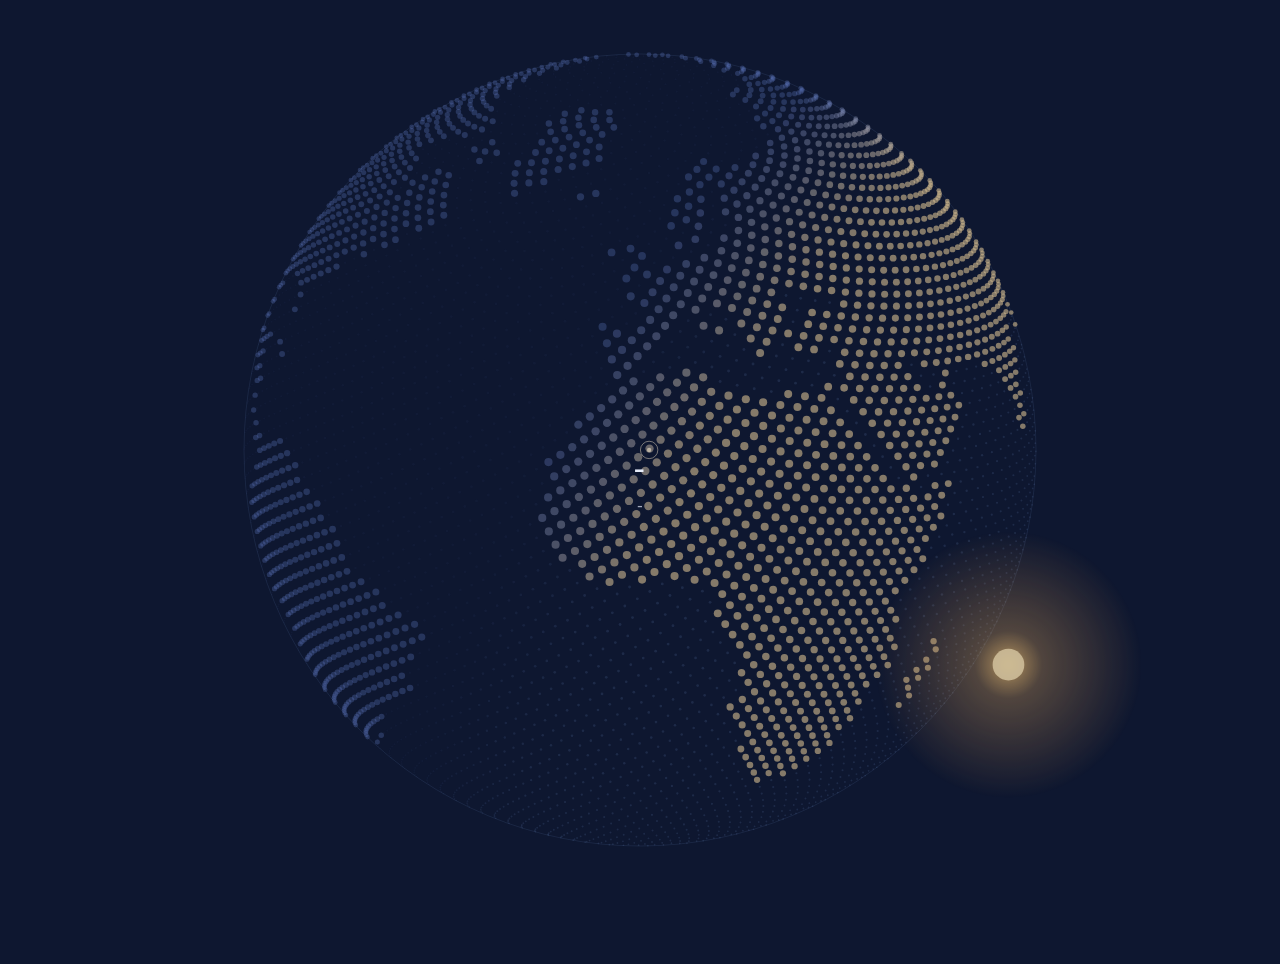
==== commit 1f92964f: "music" ====
--- a/earth-background.html
+++ b/earth-background.html
@@ -39,6 +39,6 @@
   <p>-</p>
 </main>
 
-<script src="earth.js"></script>
+<script src="earth-background.js"></script>
 </body>
 </html>
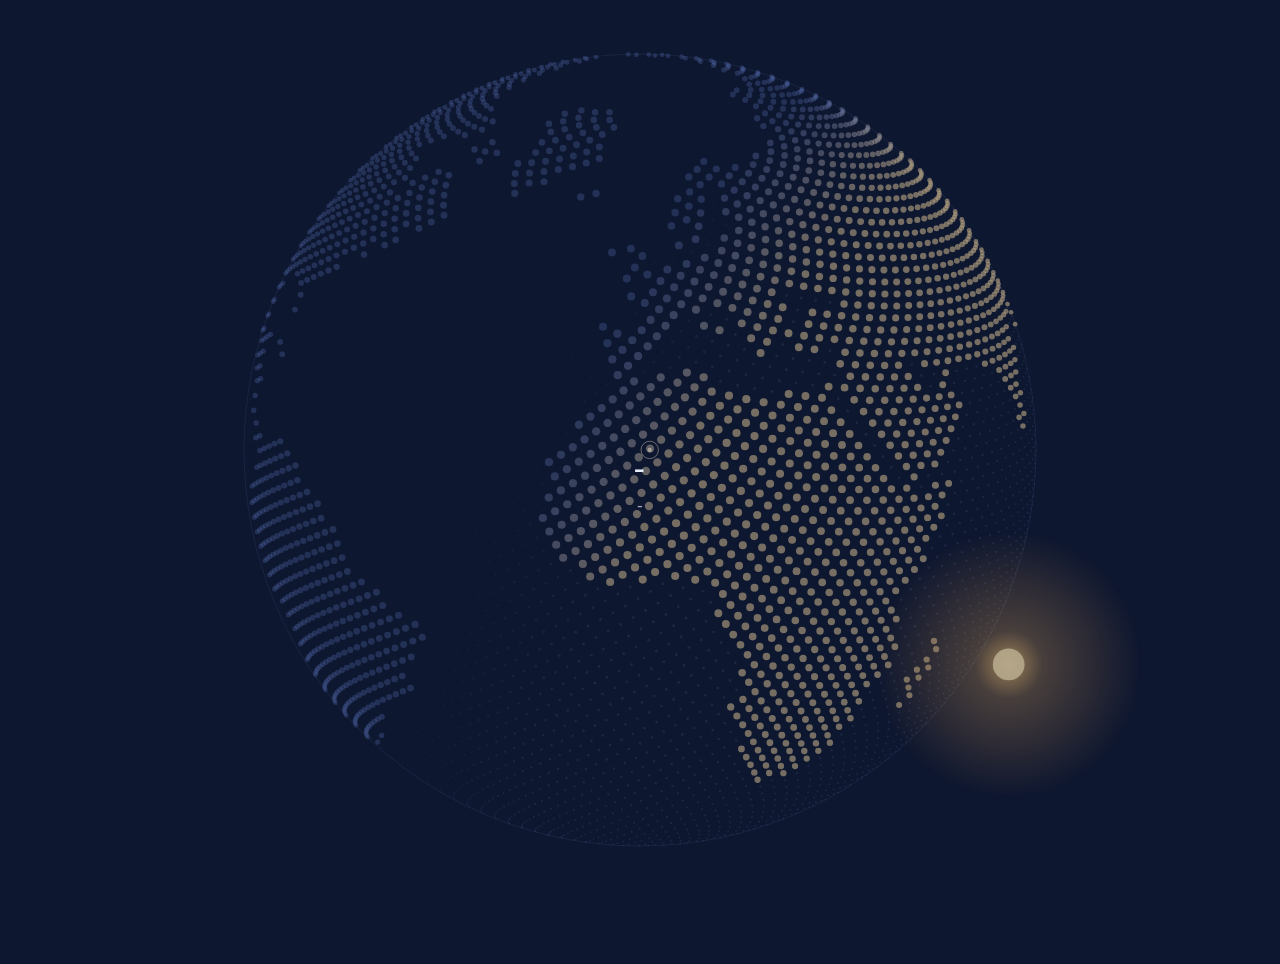
==== commit 67f7d0bc: "music" ====
--- a/earth-background.html
+++ b/earth-background.html
@@ -8,7 +8,7 @@
   :root {
     --page-bg: #0e1730;
     --page-fg: #e6ebf8;
-    --earth-opacity: .8; /* 地球全体の濃さ。もっと薄くしたいならここを下げる */
+    --earth-opacity: .7; /* 地球全体の濃さ */
   }
   html, body { height: 100%; margin: 0; }
   body {
